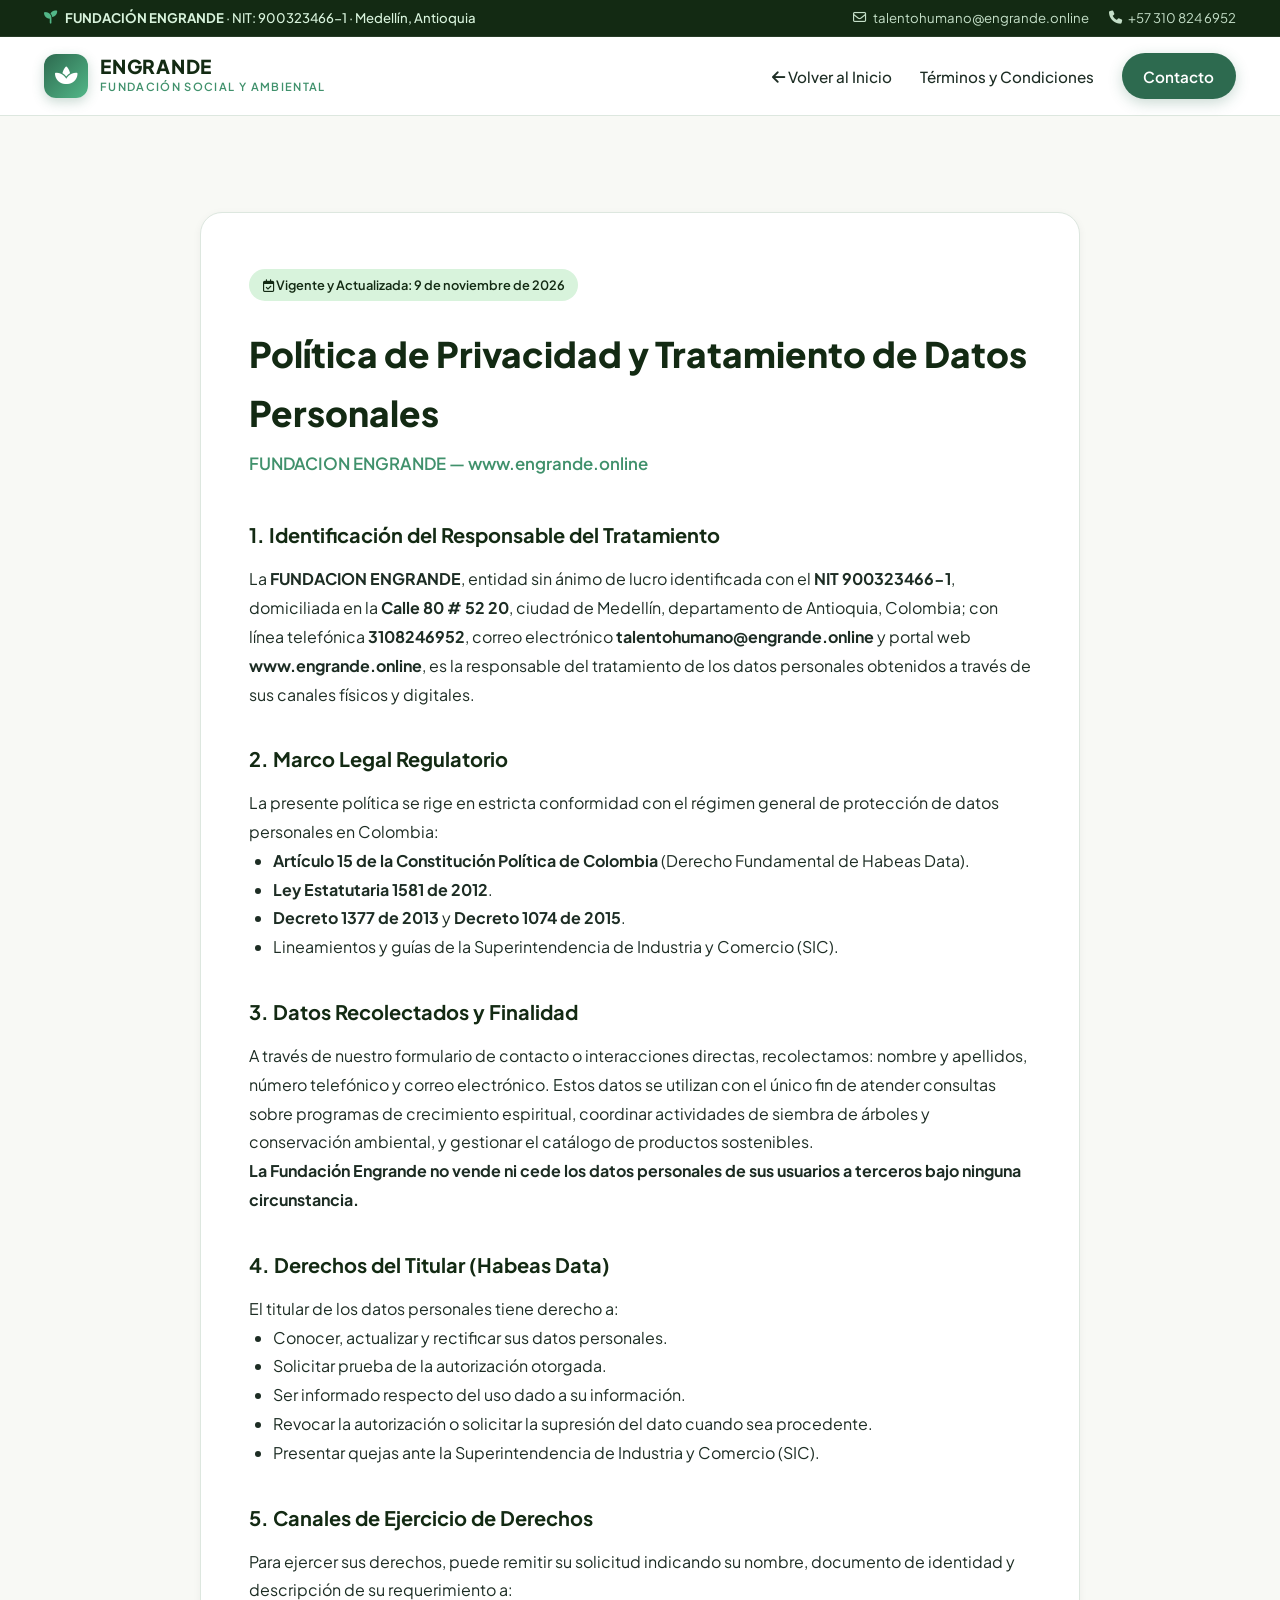
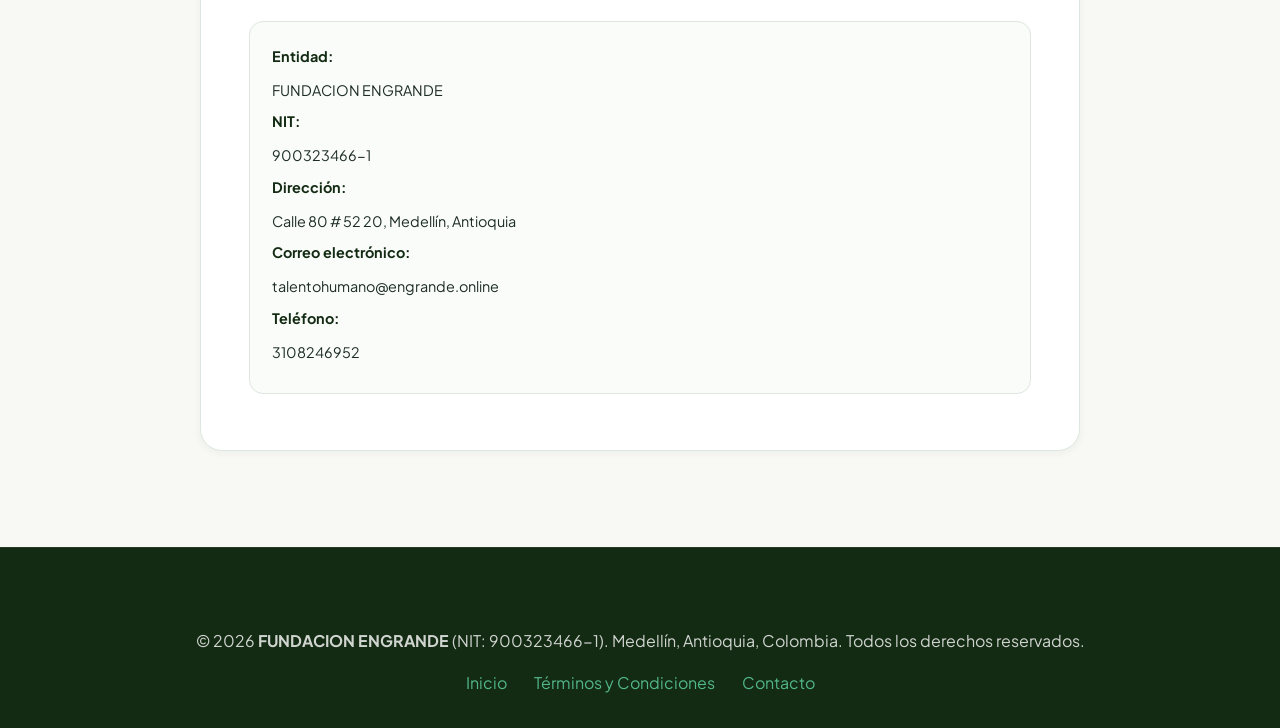
==== politica-de-privacidad.html @ 50e2a204 "Sitio web oficial Fundación Engrande" ====
<!DOCTYPE html>
<html lang="es">
<head>
    <meta charset="UTF-8">
    <meta name="viewport" content="width=device-width, initial-scale=1.0">
    <meta name="description" content="Política de Tratamiento y Protección de Datos Personales de FUNDACION ENGRANDE (NIT: 900323466-1). Medellín, Colombia.">
    <meta name="robots" content="index, follow">
    <title>Política de Privacidad y Tratamiento de Datos | Fundación Engrande</title>
    
    <!-- Google Fonts -->
    <link rel="preconnect" href="https://fonts.googleapis.com">
    <link rel="preconnect" href="https://fonts.gstatic.com" crossorigin>
    <link href="https://fonts.googleapis.com/css2?family=Lora:ital,wght@0,400;0,500;0,600;1,400&family=Plus+Jakarta+Sans:wght@300;400;500;600;700;800&display=swap" rel="stylesheet">
    <link rel="stylesheet" href="https://cdnjs.cloudflare.com/ajax/libs/font-awesome/6.4.0/css/all.min.css">
    <link rel="stylesheet" href="styles.css">
</head>
<body>

    <!-- TOP BAR -->
    <div class="top-bar">
        <div class="container top-bar-content">
            <div class="top-bar-badge">
                <i class="fa-solid fa-seedling"></i>
                <span><strong>FUNDACIÓN ENGRANDE</strong> · NIT: 900323466-1 · Medellín, Antioquia</span>
            </div>
            <div class="top-bar-links">
                <a href="mailto:talentohumano@engrande.online"><i class="fa-regular fa-envelope"></i> talentohumano@engrande.online</a>
                <a href="tel:3108246952"><i class="fa-solid fa-phone"></i> +57 310 824 6952</a>
            </div>
        </div>
    </div>

    <!-- NAVBAR -->
    <header class="navbar">
        <div class="container nav-container">
            <a href="index.html" class="brand-logo">
                <div class="logo-symbol"><i class="fa-solid fa-spa"></i></div>
                <div class="logo-info">
                    <span class="logo-title">ENGRANDE</span>
                    <span class="logo-subtitle">FUNDACIÓN SOCIAL Y AMBIENTAL</span>
                </div>
            </a>
            <nav class="nav-links active" style="position: static; display: flex; box-shadow: none; padding: 0; background: transparent; transform: none; opacity: 1; visibility: visible;">
                <a href="index.html" class="nav-link"><i class="fa-solid fa-arrow-left"></i> Volver al Inicio</a>
                <a href="terminos-y-condiciones.html" class="nav-link">Términos y Condiciones</a>
                <a href="index.html#contacto" class="nav-link nav-btn">Contacto</a>
            </nav>
        </div>
    </header>

    <!-- CONTENIDO LEGAL -->
    <main class="section">
        <div class="container" style="max-width: 880px; background: white; padding: 3.5rem 3rem; border-radius: var(--radius-lg); box-shadow: var(--shadow-sm); border: 1px solid var(--color-border);">
            <div class="modal-update" style="margin-bottom: 1.5rem;">
                <i class="fa-regular fa-calendar-check"></i> Vigente y Actualizada: 9 de noviembre de 2026
            </div>
            
            <h1 style="font-size: 2.2rem; font-weight: 800; color: var(--color-primary-dark); margin-bottom: 0.5rem;">
                Política de Privacidad y Tratamiento de Datos Personales
            </h1>
            <p style="color: var(--color-primary-light); font-weight: 600; margin-bottom: 2.5rem; font-size: 1.05rem;">
                FUNDACION ENGRANDE — www.engrande.online
            </p>

            <div style="color: var(--color-text-main); font-size: 1rem; line-height: 1.8;">
                <h3 style="font-size: 1.25rem; color: var(--color-primary-dark); margin: 2rem 0 0.75rem; font-weight: 700;">1. Identificación del Responsable del Tratamiento</h3>
                <p>
                    La <strong>FUNDACION ENGRANDE</strong>, entidad sin ánimo de lucro identificada con el <strong>NIT 900323466-1</strong>, domiciliada en la <strong>Calle 80 # 52 20</strong>, ciudad de Medellín, departamento de Antioquia, Colombia; con línea telefónica <strong>3108246952</strong>, correo electrónico <strong>talentohumano@engrande.online</strong> y portal web <strong>www.engrande.online</strong>, es la responsable del tratamiento de los datos personales obtenidos a través de sus canales físicos y digitales.
                </p>

                <h3 style="font-size: 1.25rem; color: var(--color-primary-dark); margin: 2rem 0 0.75rem; font-weight: 700;">2. Marco Legal Regulatorio</h3>
                <p>
                    La presente política se rige en estricta conformidad con el régimen general de protección de datos personales en Colombia:
                </p>
                <ul style="padding-left: 1.5rem; margin-bottom: 1.5rem;">
                    <li><strong>Artículo 15 de la Constitución Política de Colombia</strong> (Derecho Fundamental de Habeas Data).</li>
                    <li><strong>Ley Estatutaria 1581 de 2012</strong>.</li>
                    <li><strong>Decreto 1377 de 2013</strong> y <strong>Decreto 1074 de 2015</strong>.</li>
                    <li>Lineamientos y guías de la Superintendencia de Industria y Comercio (SIC).</li>
                </ul>

                <h3 style="font-size: 1.25rem; color: var(--color-primary-dark); margin: 2rem 0 0.75rem; font-weight: 700;">3. Datos Recolectados y Finalidad</h3>
                <p>
                    A través de nuestro formulario de contacto o interacciones directas, recolectamos: nombre y apellidos, número telefónico y correo electrónico. Estos datos se utilizan con el único fin de atender consultas sobre programas de crecimiento espiritual, coordinar actividades de siembra de árboles y conservación ambiental, y gestionar el catálogo de productos sostenibles.
                </p>
                <p>
                    <strong>La Fundación Engrande no vende ni cede los datos personales de sus usuarios a terceros bajo ninguna circunstancia.</strong>
                </p>

                <h3 style="font-size: 1.25rem; color: var(--color-primary-dark); margin: 2rem 0 0.75rem; font-weight: 700;" id="habeas-data">4. Derechos del Titular (Habeas Data)</h3>
                <p>El titular de los datos personales tiene derecho a:</p>
                <ul style="padding-left: 1.5rem; margin-bottom: 1.5rem;">
                    <li>Conocer, actualizar y rectificar sus datos personales.</li>
                    <li>Solicitar prueba de la autorización otorgada.</li>
                    <li>Ser informado respecto del uso dado a su información.</li>
                    <li>Revocar la autorización o solicitar la supresión del dato cuando sea procedente.</li>
                    <li>Presentar quejas ante la Superintendencia de Industria y Comercio (SIC).</li>
                </ul>

                <h3 style="font-size: 1.25rem; color: var(--color-primary-dark); margin: 2rem 0 0.75rem; font-weight: 700;">5. Canales de Ejercicio de Derechos</h3>
                <p>
                    Para ejercer sus derechos, puede remitir su solicitud indicando su nombre, documento de identidad y descripción de su requerimiento a:
                </p>
                <div class="modal-contact-box" style="margin-top: 1rem;">
                    <p><strong>Entidad:</strong> FUNDACION ENGRANDE</p>
                    <p><strong>NIT:</strong> 900323466-1</p>
                    <p><strong>Dirección:</strong> Calle 80 # 52 20, Medellín, Antioquia</p>
                    <p><strong>Correo electrónico:</strong> <a href="mailto:talentohumano@engrande.online">talentohumano@engrande.online</a></p>
                    <p><strong>Teléfono:</strong> 3108246952</p>
                </div>
            </div>
        </div>
    </main>

    <!-- FOOTER -->
    <footer class="footer">
        <div class="container text-center" style="text-align: center;">
            <p>&copy; 2026 <strong>FUNDACION ENGRANDE</strong> (NIT: 900323466-1). Medellín, Antioquia, Colombia. Todos los derechos reservados.</p>
            <div style="margin-top: 1rem;">
                <a href="index.html" style="color: var(--color-accent); margin: 0 0.75rem;">Inicio</a>
                <a href="terminos-y-condiciones.html" style="color: var(--color-accent); margin: 0 0.75rem;">Términos y Condiciones</a>
                <a href="index.html#contacto" style="color: var(--color-accent); margin: 0 0.75rem;">Contacto</a>
            </div>
        </div>
    </footer>

</body>
</html>
---- styles.css ----
/* ==========================================================================
   FUNDACIÓN ENGRANDE - ESTILOS PRINCIPALES
   Paleta: Verdes naturales (bosque, salvia, esmeralda, menta), tierra y blanco
   ========================================================================== */

:root {
    /* Paleta Cromática Verde & Orgánica */
    --color-primary-dark: #132A13;     /* Verde bosque profundo */
    --color-primary: #1F4E38;          /* Verde pino / bosque andino */
    --color-primary-medium: #2D6A4F;   /* Verde esmeralda natural */
    --color-primary-light: #40916C;    /* Salvia profundo */
    --color-accent: #52B788;           /* Menta orgánica viva */
    --color-accent-soft: #74C69D;      /* Verde tierno */
    --color-accent-pale: #D8F3DC;      /* Menta vaporosa de fondo */
    
    /* Acentos Terrosos y Cálidos */
    --color-earth-warm: #C9A227;       /* Mostaza dorado sutil */
    --color-sand: #EFE9D9;             /* Arena lino */
    --color-cream: #F8F9F5;            /* Fondo crema claro */
    --color-surface: #FFFFFF;          /* Blanco puro tarjetas */
    
    /* Neutros y Textos */
    --color-text-main: #1D2D24;        /* Carbón verdoso de alta legibilidad */
    --color-text-muted: #4A6356;       /* Verde grisáceo para textos secundarios */
    --color-text-light: #F4F8F5;       /* Blanco roto para fondos oscuros */
    --color-border: #DDE7DF;          /* Borde sutil */
    --color-border-focus: #52B788;
    
    /* Sombras & Elevaciones */
    --shadow-sm: 0 2px 8px rgba(19, 42, 19, 0.05);
    --shadow-md: 0 8px 24px rgba(19, 42, 19, 0.08);
    --shadow-lg: 0 16px 40px rgba(19, 42, 19, 0.12);
    --shadow-hover: 0 20px 48px rgba(19, 42, 19, 0.16);

    /* Tipografías */
    --font-heading: 'Plus Jakarta Sans', -apple-system, BlinkMacSystemFont, 'Segoe UI', Roboto, sans-serif;
    --font-serif: 'Lora', Georgia, serif;
    --font-body: 'Plus Jakarta Sans', -apple-system, BlinkMacSystemFont, 'Segoe UI', Roboto, sans-serif;
    
    /* Transiciones */
    --transition-fast: 0.2s cubic-bezier(0.4, 0, 0.2, 1);
    --transition-base: 0.35s cubic-bezier(0.4, 0, 0.2, 1);
    --transition-smooth: 0.5s cubic-bezier(0.16, 1, 0.3, 1);
    
    /* Radio de Bordes */
    --radius-sm: 8px;
    --radius-md: 14px;
    --radius-lg: 22px;
    --radius-pill: 9999px;
}

/* Reset y Bases */
*, *::before, *::after {
    margin: 0;
    padding: 0;
    box-sizing: border-box;
}

html {
    scroll-behavior: smooth;
    font-size: 16px;
    -webkit-text-size-adjust: 100%;
}

body {
    font-family: var(--font-body);
    color: var(--color-text-main);
    background-color: var(--color-cream);
    line-height: 1.65;
    overflow-x: hidden;
    position: relative;
}

img {
    max-width: 100%;
    height: auto;
    display: block;
}

a {
    color: inherit;
    text-decoration: none;
    transition: color var(--transition-fast);
}

button, input, textarea, select {
    font-family: inherit;
    font-size: inherit;
}

.container {
    width: 100%;
    max-width: 1240px;
    margin: 0 auto;
    padding: 0 1.5rem;
}

/* Top Bar Legal & Contacto */
.top-bar {
    background-color: var(--color-primary-dark);
    color: var(--color-accent-pale);
    font-size: 0.825rem;
    padding: 0.45rem 0;
    border-bottom: 1px solid rgba(255, 255, 255, 0.08);
}

.top-bar-content {
    display: flex;
    justify-content: space-between;
    align-items: center;
    flex-wrap: wrap;
    gap: 0.75rem;
}

.top-bar-badge {
    display: flex;
    align-items: center;
    gap: 0.5rem;
    font-weight: 500;
}

.top-bar-badge i {
    color: var(--color-accent);
}

.top-bar-links {
    display: flex;
    align-items: center;
    gap: 1.25rem;
}

.top-bar-links a {
    display: inline-flex;
    align-items: center;
    gap: 0.4rem;
    opacity: 0.9;
}

.top-bar-links a:hover {
    opacity: 1;
    color: var(--color-accent);
}

/* Navbar */
.navbar {
    position: sticky;
    top: 0;
    z-index: 1000;
    background-color: rgba(255, 255, 255, 0.96);
    backdrop-filter: blur(12px);
    border-bottom: 1px solid var(--color-border);
    transition: all var(--transition-base);
}

.navbar.scrolled {
    box-shadow: var(--shadow-md);
    background-color: rgba(255, 255, 255, 0.98);
}

.nav-container {
    display: flex;
    align-items: center;
    justify-content: space-between;
    height: 78px;
}

.brand-logo {
    display: flex;
    align-items: center;
    gap: 0.75rem;
    font-weight: 700;
    font-size: 1.35rem;
    letter-spacing: -0.01em;
    color: var(--color-primary-dark);
}

.logo-symbol {
    width: 44px;
    height: 44px;
    border-radius: 12px;
    background: linear-gradient(135deg, var(--color-primary-medium), var(--color-accent));
    display: flex;
    align-items: center;
    justify-content: center;
    color: white;
    font-size: 1.25rem;
    box-shadow: 0 4px 12px rgba(45, 106, 79, 0.25);
}

.logo-info {
    display: flex;
    flex-direction: column;
}

.logo-title {
    font-weight: 800;
    line-height: 1.1;
    letter-spacing: 0.04em;
    font-size: 1.2rem;
    color: var(--color-primary-dark);
}

.logo-subtitle {
    font-size: 0.7rem;
    font-weight: 600;
    letter-spacing: 0.12em;
    text-transform: uppercase;
    color: var(--color-primary-light);
}

.nav-links {
    display: flex;
    align-items: center;
    gap: 1.75rem;
}

.nav-link {
    font-size: 0.95rem;
    font-weight: 500;
    color: var(--color-text-main);
    position: relative;
    padding: 0.35rem 0;
}

.nav-link::after {
    content: '';
    position: absolute;
    bottom: 0;
    left: 0;
    width: 0;
    height: 2px;
    background-color: var(--color-primary-medium);
    transition: width var(--transition-fast);
    border-radius: 2px;
}

.nav-link:hover {
    color: var(--color-primary-medium);
}

.nav-link:hover::after,
.nav-link.active::after {
    width: 100%;
}

.nav-link.active {
    color: var(--color-primary-medium);
    font-weight: 600;
}

.nav-btn {
    background-color: var(--color-primary-medium);
    color: white !important;
    padding: 0.65rem 1.35rem;
    border-radius: var(--radius-pill);
    font-weight: 600;
    box-shadow: 0 4px 14px rgba(45, 106, 79, 0.25);
    transition: all var(--transition-fast);
}

.nav-btn::after {
    display: none;
}

.nav-btn:hover {
    background-color: var(--color-primary-dark);
    transform: translateY(-2px);
    box-shadow: 0 6px 18px rgba(19, 42, 19, 0.3);
}

.hamburger {
    display: none;
    flex-direction: column;
    justify-content: space-between;
    width: 28px;
    height: 20px;
    background: transparent;
    border: none;
    cursor: pointer;
    padding: 0;
}

.hamburger span {
    display: block;
    width: 100%;
    height: 3px;
    background-color: var(--color-primary-dark);
    border-radius: 3px;
    transition: all var(--transition-base);
}

.hamburger.active span:nth-child(1) {
    transform: translateY(8.5px) rotate(45deg);
}

.hamburger.active span:nth-child(2) {
    opacity: 0;
}

.hamburger.active span:nth-child(3) {
    transform: translateY(-8.5px) rotate(-45deg);
}

/* Hero Section */
.hero {
    position: relative;
    min-height: 88vh;
    display: flex;
    align-items: center;
    color: white;
    padding: 6rem 0 7rem;
    overflow: hidden;
}

.hero-bg-container {
    position: absolute;
    inset: 0;
    z-index: 1;
}

.hero-bg-img {
    width: 100%;
    height: 100%;
    object-fit: cover;
    object-position: center 35%;
    transform: scale(1.02);
    filter: brightness(0.92);
}

.hero-overlay {
    position: absolute;
    inset: 0;
    background: linear-gradient(
        135deg,
        rgba(19, 42, 19, 0.88) 0%,
        rgba(31, 78, 56, 0.78) 55%,
        rgba(45, 106, 79, 0.6) 100%
    );
    z-index: 2;
}

.hero-content {
    position: relative;
    z-index: 3;
    max-width: 820px;
}

.hero-tag {
    display: inline-flex;
    align-items: center;
    gap: 0.5rem;
    background-color: rgba(216, 243, 220, 0.18);
    backdrop-filter: blur(8px);
    border: 1px solid rgba(216, 243, 220, 0.35);
    color: var(--color-accent-pale);
    padding: 0.4rem 1.1rem;
    border-radius: var(--radius-pill);
    font-size: 0.875rem;
    font-weight: 600;
    margin-bottom: 1.5rem;
    letter-spacing: 0.02em;
}

.hero-title {
    font-family: var(--font-heading);
    font-size: clamp(2.35rem, 5vw, 3.85rem);
    font-weight: 800;
    line-height: 1.15;
    margin-bottom: 1.5rem;
    letter-spacing: -0.02em;
}

.hero-accent-text {
    color: var(--color-accent-soft);
    font-style: italic;
    font-family: var(--font-serif);
    font-weight: 400;
}

.hero-description {
    font-size: clamp(1.05rem, 2vw, 1.25rem);
    line-height: 1.7;
    margin-bottom: 2.5rem;
    color: rgba(244, 248, 245, 0.92);
    max-width: 720px;
}

.hero-cta-group {
    display: flex;
    flex-wrap: wrap;
    gap: 1rem;
    margin-bottom: 3.5rem;
}

.btn {
    display: inline-flex;
    align-items: center;
    justify-content: center;
    gap: 0.6rem;
    padding: 0.95rem 2rem;
    border-radius: var(--radius-pill);
    font-weight: 600;
    font-size: 1rem;
    cursor: pointer;
    transition: all var(--transition-fast);
    border: 2px solid transparent;
}

.btn-primary {
    background-color: var(--color-accent);
    color: var(--color-primary-dark);
    box-shadow: 0 8px 24px rgba(82, 183, 136, 0.35);
}

.btn-primary:hover {
    background-color: #63cf9f;
    transform: translateY(-3px);
    box-shadow: 0 12px 30px rgba(82, 183, 136, 0.45);
}

.btn-secondary {
    background-color: transparent;
    color: white;
    border-color: rgba(255, 255, 255, 0.5);
    backdrop-filter: blur(6px);
}

.btn-secondary:hover {
    background-color: rgba(255, 255, 255, 0.15);
    border-color: white;
    transform: translateY(-3px);
}

.hero-stats-strip {
    display: grid;
    grid-template-columns: repeat(auto-fit, minmax(170px, 1fr));
    gap: 1.5rem;
    padding-top: 2rem;
    border-top: 1px solid rgba(255, 255, 255, 0.18);
}

.hero-stat-item h3 {
    font-size: 1.85rem;
    font-weight: 800;
    color: var(--color-accent-soft);
    margin-bottom: 0.15rem;
}

.hero-stat-item p {
    font-size: 0.85rem;
    color: rgba(244, 248, 245, 0.85);
    line-height: 1.4;
}

/* Secciones Generales */
.section {
    padding: 6rem 0;
    position: relative;
}

.section-alt {
    background-color: #FFFFFF;
}

.section-nature {
    background: linear-gradient(180deg, var(--color-cream) 0%, var(--color-accent-pale) 100%);
}

.section-header {
    margin-bottom: 3.5rem;
}

.section-header.text-center {
    text-align: center;
    max-width: 760px;
    margin-left: auto;
    margin-right: auto;
}

.eyebrow {
    display: inline-block;
    color: var(--color-primary-light);
    font-size: 0.85rem;
    font-weight: 700;
    text-transform: uppercase;
    letter-spacing: 0.12em;
    margin-bottom: 0.75rem;
}

.section-title {
    font-family: var(--font-heading);
    font-size: clamp(2rem, 3.5vw, 2.75rem);
    font-weight: 800;
    color: var(--color-primary-dark);
    line-height: 1.2;
    margin-bottom: 1rem;
    letter-spacing: -0.02em;
}

.section-subtitle {
    font-size: 1.1rem;
    color: var(--color-text-muted);
    line-height: 1.7;
}

/* Pilares / Tres Dimensiones */
.pillars-grid {
    display: grid;
    grid-template-columns: repeat(3, 1fr);
    gap: 2rem;
}

.pillar-card {
    background-color: var(--color-surface);
    border-radius: var(--radius-lg);
    padding: 2.75rem 2.25rem;
    box-shadow: var(--shadow-sm);
    border: 1px solid var(--color-border);
    transition: all var(--transition-base);
    display: flex;
    flex-direction: column;
    position: relative;
    overflow: hidden;
}

.pillar-card::before {
    content: '';
    position: absolute;
    top: 0;
    left: 0;
    right: 0;
    height: 4px;
    background: linear-gradient(90deg, var(--color-primary-medium), var(--color-accent));
    opacity: 0;
    transition: opacity var(--transition-fast);
}

.pillar-card:hover {
    transform: translateY(-8px);
    box-shadow: var(--shadow-hover);
    border-color: var(--color-accent-soft);
}

.pillar-card:hover::before {
    opacity: 1;
}

.pillar-icon-box {
    width: 64px;
    height: 64px;
    border-radius: 16px;
    background-color: var(--color-accent-pale);
    color: var(--color-primary-medium);
    display: flex;
    align-items: center;
    justify-content: center;
    font-size: 1.75rem;
    margin-bottom: 1.75rem;
    transition: all var(--transition-fast);
}

.pillar-card:hover .pillar-icon-box {
    background-color: var(--color-primary-medium);
    color: white;
    transform: scale(1.05);
}

.pillar-card h3 {
    font-size: 1.35rem;
    font-weight: 700;
    color: var(--color-primary-dark);
    margin-bottom: 1rem;
}

.pillar-card p {
    color: var(--color-text-muted);
    font-size: 0.975rem;
    line-height: 1.7;
    margin-bottom: 1.5rem;
    flex-grow: 1;
}

.pillar-list {
    list-style: none;
    padding-top: 1rem;
    border-top: 1px dashed var(--color-border);
    display: flex;
    flex-direction: column;
    gap: 0.65rem;
}

.pillar-list li {
    font-size: 0.885rem;
    color: var(--color-text-main);
    display: flex;
    align-items: center;
    gap: 0.6rem;
}

.pillar-list li i {
    color: var(--color-accent);
    font-size: 0.85rem;
}

/* Sección Destacada con Imagen y Contenido */
.split-feature {
    display: grid;
    grid-template-columns: 1fr 1fr;
    gap: 4.5rem;
    align-items: center;
}

.split-feature.reverse {
    direction: rtl;
}

.split-feature.reverse > * {
    direction: ltr;
}

.feature-media {
    position: relative;
    border-radius: var(--radius-lg);
    overflow: hidden;
    box-shadow: var(--shadow-lg);
}

.feature-img {
    width: 100%;
    height: 480px;
    object-fit: cover;
    transition: transform var(--transition-smooth);
}

.feature-media:hover .feature-img {
    transform: scale(1.04);
}

.feature-floating-badge {
    position: absolute;
    bottom: 1.5rem;
    left: 1.5rem;
    background: rgba(255, 255, 255, 0.95);
    backdrop-filter: blur(10px);
    padding: 1rem 1.4rem;
    border-radius: var(--radius-md);
    box-shadow: var(--shadow-md);
    display: flex;
    align-items: center;
    gap: 1rem;
    border-left: 4px solid var(--color-accent);
}

.feature-floating-badge i {
    font-size: 1.6rem;
    color: var(--color-primary-medium);
}

.feature-floating-badge strong {
    display: block;
    font-size: 0.95rem;
    color: var(--color-primary-dark);
}

.feature-floating-badge span {
    font-size: 0.8rem;
    color: var(--color-text-muted);
}

.feature-content h2 {
    font-family: var(--font-heading);
    font-size: clamp(1.85rem, 3vw, 2.45rem);
    font-weight: 800;
    color: var(--color-primary-dark);
    line-height: 1.25;
    margin-bottom: 1.25rem;
}

.feature-lead {
    font-size: 1.1rem;
    color: var(--color-primary-light);
    font-weight: 500;
    margin-bottom: 1.25rem;
    line-height: 1.7;
}

.feature-text {
    color: var(--color-text-muted);
    margin-bottom: 2rem;
    line-height: 1.75;
}

.feature-points {
    display: grid;
    grid-template-columns: 1fr 1fr;
    gap: 1.25rem;
    margin-bottom: 2.25rem;
}

.point-item {
    display: flex;
    align-items: flex-start;
    gap: 0.75rem;
}

.point-icon {
    width: 34px;
    height: 34px;
    border-radius: 50%;
    background-color: var(--color-accent-pale);
    color: var(--color-primary-medium);
    display: flex;
    align-items: center;
    justify-content: center;
    font-size: 0.9rem;
    flex-shrink: 0;
    margin-top: 0.15rem;
}

.point-item div strong {
    display: block;
    font-size: 0.95rem;
    color: var(--color-primary-dark);
    margin-bottom: 0.2rem;
}

.point-item div p {
    font-size: 0.85rem;
    color: var(--color-text-muted);
    line-height: 1.45;
}

/* Catálogo de Productos Ecológicos */
.products-grid {
    display: grid;
    grid-template-columns: repeat(auto-fill, minmax(280px, 1fr));
    gap: 2rem;
}

.product-card {
    background-color: var(--color-surface);
    border-radius: var(--radius-lg);
    border: 1px solid var(--color-border);
    overflow: hidden;
    box-shadow: var(--shadow-sm);
    transition: all var(--transition-base);
    display: flex;
    flex-direction: column;
}

.product-card:hover {
    transform: translateY(-6px);
    box-shadow: var(--shadow-hover);
    border-color: var(--color-accent);
}

.product-header-badge {
    position: relative;
    height: 190px;
    background: linear-gradient(135deg, #e8f5e9, #c8e6c9);
    display: flex;
    align-items: center;
    justify-content: center;
    overflow: hidden;
}

.product-header-badge.bg-oil {
    background: linear-gradient(135deg, #d8f3dc, #b7e4c7);
}

.product-header-badge.bg-candle {
    background: linear-gradient(135deg, #fefae0, #e9edc9);
}

.product-header-badge.bg-soap {
    background: linear-gradient(135deg, #e8f5e9, #d8f3dc);
}

.product-header-badge.bg-tea {
    background: linear-gradient(135deg, #e9edc9, #ccd5ae);
}

.product-icon-display {
    font-size: 4rem;
    color: var(--color-primary-medium);
    transition: transform var(--transition-smooth);
}

.product-card:hover .product-icon-display {
    transform: scale(1.15) rotate(5deg);
}

.product-tag {
    position: absolute;
    top: 1rem;
    left: 1rem;
    background-color: var(--color-primary-dark);
    color: white;
    font-size: 0.72rem;
    font-weight: 700;
    padding: 0.25rem 0.75rem;
    border-radius: var(--radius-pill);
    text-transform: uppercase;
    letter-spacing: 0.05em;
}

.product-body {
    padding: 1.75rem;
    display: flex;
    flex-direction: column;
    flex-grow: 1;
}

.product-category {
    font-size: 0.78rem;
    font-weight: 700;
    color: var(--color-primary-light);
    text-transform: uppercase;
    letter-spacing: 0.08em;
    margin-bottom: 0.4rem;
}

.product-title {
    font-size: 1.2rem;
    font-weight: 700;
    color: var(--color-primary-dark);
    margin-bottom: 0.65rem;
    line-height: 1.35;
}

.product-desc {
    font-size: 0.9rem;
    color: var(--color-text-muted);
    margin-bottom: 1.25rem;
    line-height: 1.6;
    flex-grow: 1;
}

.product-specs {
    list-style: none;
    margin-bottom: 1.5rem;
    display: flex;
    flex-wrap: wrap;
    gap: 0.4rem;
}

.product-specs li {
    font-size: 0.75rem;
    background-color: var(--color-cream);
    color: var(--color-text-main);
    padding: 0.25rem 0.65rem;
    border-radius: var(--radius-pill);
    border: 1px solid var(--color-border);
}

.product-footer {
    display: flex;
    align-items: center;
    justify-content: space-between;
    padding-top: 1.15rem;
    border-top: 1px solid var(--color-border);
}

.product-eco-label {
    display: inline-flex;
    align-items: center;
    gap: 0.35rem;
    font-size: 0.8rem;
    font-weight: 600;
    color: var(--color-primary-medium);
}

.product-btn {
    background-color: var(--color-accent-pale);
    color: var(--color-primary-dark);
    padding: 0.45rem 1rem;
    border-radius: var(--radius-pill);
    font-size: 0.85rem;
    font-weight: 600;
    transition: all var(--transition-fast);
}

.product-btn:hover {
    background-color: var(--color-primary-medium);
    color: white;
}

/* Banner Institucional & Legalidad */
.legal-transparency-card {
    background: linear-gradient(135deg, var(--color-primary-dark) 0%, var(--color-primary) 100%);
    color: white;
    border-radius: var(--radius-lg);
    padding: 3.5rem;
    position: relative;
    overflow: hidden;
    box-shadow: var(--shadow-lg);
}

.legal-transparency-card::after {
    content: '';
    position: absolute;
    right: -10%;
    bottom: -30%;
    width: 400px;
    height: 400px;
    border-radius: 50%;
    background: radial-gradient(circle, rgba(82, 183, 136, 0.18) 0%, transparent 70%);
    pointer-events: none;
}

.legal-header {
    display: flex;
    justify-content: space-between;
    align-items: flex-start;
    flex-wrap: wrap;
    gap: 1.5rem;
    margin-bottom: 2.5rem;
    border-bottom: 1px solid rgba(255, 255, 255, 0.15);
    padding-bottom: 1.5rem;
}

.legal-title h3 {
    font-size: 1.85rem;
    font-weight: 800;
    color: white;
    margin-bottom: 0.4rem;
}

.legal-title p {
    color: var(--color-accent-pale);
    font-size: 0.95rem;
}

.legal-badge-pill {
    background: rgba(255, 255, 255, 0.12);
    border: 1px solid rgba(255, 255, 255, 0.25);
    padding: 0.5rem 1.2rem;
    border-radius: var(--radius-pill);
    font-size: 0.85rem;
    font-weight: 600;
    color: var(--color-accent-soft);
    display: inline-flex;
    align-items: center;
    gap: 0.5rem;
}

.legal-grid {
    display: grid;
    grid-template-columns: repeat(auto-fit, minmax(240px, 1fr));
    gap: 2rem;
}

.legal-item {
    background: rgba(255, 255, 255, 0.06);
    border: 1px solid rgba(255, 255, 255, 0.1);
    padding: 1.4rem;
    border-radius: var(--radius-md);
    transition: background var(--transition-fast);
}

.legal-item:hover {
    background: rgba(255, 255, 255, 0.1);
}

.legal-item-label {
    display: block;
    font-size: 0.75rem;
    text-transform: uppercase;
    letter-spacing: 0.1em;
    color: var(--color-accent-soft);
    margin-bottom: 0.4rem;
    font-weight: 600;
}

.legal-item-value {
    font-size: 1.05rem;
    font-weight: 600;
    color: white;
    word-break: break-word;
}

.legal-item-sub {
    font-size: 0.8rem;
    color: rgba(255, 255, 255, 0.7);
    margin-top: 0.25rem;
}

/* Sección de Contacto */
.contact-section-grid {
    display: grid;
    grid-template-columns: 1fr 1.25fr;
    gap: 3.5rem;
}

.contact-info-panel {
    background-color: var(--color-surface);
    border-radius: var(--radius-lg);
    padding: 3rem 2.5rem;
    border: 1px solid var(--color-border);
    box-shadow: var(--shadow-sm);
}

.contact-info-panel h3 {
    font-size: 1.6rem;
    font-weight: 800;
    color: var(--color-primary-dark);
    margin-bottom: 0.75rem;
}

.contact-info-panel p.lead {
    color: var(--color-text-muted);
    font-size: 0.95rem;
    line-height: 1.6;
    margin-bottom: 2rem;
}

.contact-items-list {
    display: flex;
    flex-direction: column;
    gap: 1.5rem;
    margin-bottom: 2.5rem;
}

.contact-detail-card {
    display: flex;
    align-items: flex-start;
    gap: 1rem;
}

.contact-icon-circle {
    width: 48px;
    height: 48px;
    border-radius: 14px;
    background-color: var(--color-accent-pale);
    color: var(--color-primary-medium);
    display: flex;
    align-items: center;
    justify-content: center;
    font-size: 1.25rem;
    flex-shrink: 0;
}

.contact-detail-card strong {
    display: block;
    font-size: 0.85rem;
    text-transform: uppercase;
    letter-spacing: 0.05em;
    color: var(--color-primary-light);
    margin-bottom: 0.2rem;
}

.contact-detail-card a,
.contact-detail-card span {
    color: var(--color-text-main);
    font-weight: 600;
    font-size: 1.05rem;
}

.contact-detail-card a:hover {
    color: var(--color-primary-medium);
}

.contact-hours-box {
    background-color: var(--color-cream);
    border-radius: var(--radius-md);
    padding: 1.25rem;
    border: 1px dashed var(--color-border);
}

.contact-hours-box h4 {
    font-size: 0.9rem;
    font-weight: 700;
    color: var(--color-primary-dark);
    margin-bottom: 0.5rem;
    display: flex;
    align-items: center;
    gap: 0.5rem;
}

.contact-hours-box p {
    font-size: 0.85rem;
    color: var(--color-text-muted);
    line-height: 1.5;
}

/* Formulario de Contacto */
.contact-form-panel {
    background-color: var(--color-surface);
    border-radius: var(--radius-lg);
    padding: 3rem;
    border: 1px solid var(--color-border);
    box-shadow: var(--shadow-md);
}

.contact-form-panel h3 {
    font-size: 1.6rem;
    font-weight: 800;
    color: var(--color-primary-dark);
    margin-bottom: 0.5rem;
}

.contact-form-panel p {
    color: var(--color-text-muted);
    font-size: 0.95rem;
    margin-bottom: 2rem;
}

.form-group {
    margin-bottom: 1.35rem;
}

.form-row {
    display: grid;
    grid-template-columns: 1fr 1fr;
    gap: 1.25rem;
}

.form-label {
    display: block;
    font-size: 0.88rem;
    font-weight: 600;
    color: var(--color-text-main);
    margin-bottom: 0.45rem;
}

.form-control {
    width: 100%;
    padding: 0.85rem 1.15rem;
    border: 1.5px solid var(--color-border);
    border-radius: var(--radius-md);
    background-color: #FAFCFA;
    color: var(--color-text-main);
    font-size: 0.95rem;
    transition: all var(--transition-fast);
}

.form-control:focus {
    outline: none;
    border-color: var(--color-primary-medium);
    background-color: white;
    box-shadow: 0 0 0 4px rgba(45, 106, 79, 0.12);
}

textarea.form-control {
    resize: vertical;
    min-height: 130px;
}

.form-check {
    display: flex;
    align-items: flex-start;
    gap: 0.65rem;
    margin: 1.5rem 0;
}

.form-check input[type="checkbox"] {
    margin-top: 0.25rem;
    accent-color: var(--color-primary-medium);
    width: 17px;
    height: 17px;
    cursor: pointer;
}

.form-check label {
    font-size: 0.85rem;
    color: var(--color-text-muted);
    line-height: 1.5;
    cursor: pointer;
}

.form-check a {
    color: var(--color-primary-medium);
    text-decoration: underline;
    font-weight: 600;
}

.btn-submit {
    width: 100%;
    background-color: var(--color-primary-medium);
    color: white;
    padding: 1rem 2rem;
    border-radius: var(--radius-pill);
    font-weight: 700;
    font-size: 1.05rem;
    border: none;
    cursor: pointer;
    display: inline-flex;
    align-items: center;
    justify-content: center;
    gap: 0.75rem;
    box-shadow: 0 8px 20px rgba(45, 106, 79, 0.25);
    transition: all var(--transition-fast);
}

.btn-submit:hover {
    background-color: var(--color-primary-dark);
    transform: translateY(-2px);
    box-shadow: 0 10px 25px rgba(19, 42, 19, 0.35);
}

.form-feedback {
    display: none;
    margin-top: 1.25rem;
    padding: 1rem 1.25rem;
    border-radius: var(--radius-md);
    font-size: 0.9rem;
    font-weight: 500;
}

.form-feedback.success {
    display: flex;
    align-items: center;
    gap: 0.75rem;
    background-color: #E8F5E9;
    color: #1B5E20;
    border: 1px solid #A5D6A7;
}

/* Preguntas Frecuentes FAQ */
.faq-accordion {
    max-width: 860px;
    margin: 0 auto;
    display: flex;
    flex-direction: column;
    gap: 1rem;
}

.faq-item {
    background-color: var(--color-surface);
    border-radius: var(--radius-md);
    border: 1px solid var(--color-border);
    overflow: hidden;
    transition: all var(--transition-fast);
}

.faq-question {
    width: 100%;
    padding: 1.35rem 1.75rem;
    display: flex;
    align-items: center;
    justify-content: space-between;
    background: transparent;
    border: none;
    cursor: pointer;
    font-size: 1.05rem;
    font-weight: 700;
    color: var(--color-primary-dark);
    text-align: left;
    gap: 1rem;
}

.faq-question i {
    color: var(--color-primary-light);
    transition: transform var(--transition-base);
    font-size: 0.95rem;
}

.faq-item.active .faq-question i {
    transform: rotate(180deg);
    color: var(--color-primary-dark);
}

.faq-answer {
    max-height: 0;
    overflow: hidden;
    transition: max-height 0.4s ease-out;
    padding: 0 1.75rem;
    color: var(--color-text-muted);
    font-size: 0.95rem;
    line-height: 1.7;
}

.faq-item.active .faq-answer {
    padding-bottom: 1.5rem;
}

/* Footer */
.footer {
    background-color: var(--color-primary-dark);
    color: rgba(255, 255, 255, 0.8);
    padding: 5rem 0 2rem;
    border-top: 1px solid rgba(255, 255, 255, 0.08);
}

.footer-main-grid {
    display: grid;
    grid-template-columns: 2fr 1fr 1fr 1.5fr;
    gap: 3.5rem;
    margin-bottom: 4rem;
}

.footer-brand .brand-logo {
    color: white;
    margin-bottom: 1.25rem;
}

.footer-brand .logo-title {
    color: white;
}

.footer-brand p {
    font-size: 0.925rem;
    line-height: 1.7;
    margin-bottom: 1.5rem;
    color: rgba(255, 255, 255, 0.72);
}

.footer-legal-badge {
    display: inline-block;
    padding: 0.4rem 0.85rem;
    background: rgba(255, 255, 255, 0.08);
    border-radius: var(--radius-sm);
    font-size: 0.8rem;
    color: var(--color-accent-soft);
    font-weight: 600;
}

.footer-col h4 {
    font-size: 1.05rem;
    font-weight: 700;
    color: white;
    margin-bottom: 1.35rem;
    position: relative;
    padding-bottom: 0.5rem;
}

.footer-col h4::after {
    content: '';
    position: absolute;
    bottom: 0;
    left: 0;
    width: 30px;
    height: 2px;
    background-color: var(--color-accent);
}

.footer-links {
    list-style: none;
    display: flex;
    flex-direction: column;
    gap: 0.75rem;
}

.footer-links a {
    color: rgba(255, 255, 255, 0.75);
    font-size: 0.92rem;
    display: inline-flex;
    align-items: center;
    gap: 0.4rem;
}

.footer-links a:hover {
    color: var(--color-accent);
    transform: translateX(4px);
}

.footer-contact-list {
    list-style: none;
    display: flex;
    flex-direction: column;
    gap: 0.95rem;
}

.footer-contact-list li {
    font-size: 0.9rem;
    display: flex;
    align-items: flex-start;
    gap: 0.75rem;
    color: rgba(255, 255, 255, 0.75);
}

.footer-contact-list i {
    color: var(--color-accent);
    margin-top: 0.25rem;
    flex-shrink: 0;
}

.footer-bottom {
    padding-top: 2rem;
    border-top: 1px solid rgba(255, 255, 255, 0.12);
    display: flex;
    justify-content: space-between;
    align-items: center;
    flex-wrap: wrap;
    gap: 1.25rem;
    font-size: 0.85rem;
    color: rgba(255, 255, 255, 0.6);
}

.footer-bottom-links {
    display: flex;
    gap: 1.5rem;
    flex-wrap: wrap;
}

.footer-bottom-links a {
    color: rgba(255, 255, 255, 0.75);
}

.footer-bottom-links a:hover {
    color: var(--color-accent);
    text-decoration: underline;
}

/* Banner de Cookies & Políticas */
.cookie-banner {
    position: fixed;
    bottom: 1.5rem;
    left: 1.5rem;
    right: 1.5rem;
    max-width: 680px;
    margin: 0 auto;
    background-color: var(--color-surface);
    border-radius: var(--radius-md);
    padding: 1.25rem 1.5rem;
    box-shadow: var(--shadow-lg);
    border: 1px solid var(--color-border);
    z-index: 2000;
    display: flex;
    align-items: center;
    justify-content: space-between;
    gap: 1.5rem;
    transform: translateY(120%);
    transition: transform var(--transition-smooth);
}

.cookie-banner.visible {
    transform: translateY(0);
}

.cookie-content {
    display: flex;
    align-items: flex-start;
    gap: 0.9rem;
}

.cookie-icon {
    font-size: 1.5rem;
    color: var(--color-primary-medium);
    margin-top: 0.15rem;
    flex-shrink: 0;
}

.cookie-content p {
    font-size: 0.85rem;
    color: var(--color-text-main);
    line-height: 1.5;
}

.cookie-content a {
    color: var(--color-primary-medium);
    font-weight: 600;
    text-decoration: underline;
}

.cookie-actions {
    display: flex;
    gap: 0.5rem;
    flex-shrink: 0;
}

.btn-cookie-accept {
    background-color: var(--color-primary-medium);
    color: white;
    border: none;
    padding: 0.55rem 1.15rem;
    border-radius: var(--radius-pill);
    font-size: 0.85rem;
    font-weight: 600;
    cursor: pointer;
    transition: background var(--transition-fast);
}

.btn-cookie-accept:hover {
    background-color: var(--color-primary-dark);
}

.btn-cookie-outline {
    background: transparent;
    color: var(--color-text-main);
    border: 1px solid var(--color-border);
    padding: 0.55rem 1rem;
    border-radius: var(--radius-pill);
    font-size: 0.85rem;
    cursor: pointer;
    transition: all var(--transition-fast);
}

.btn-cookie-outline:hover {
    background-color: var(--color-cream);
}

/* Modales Legales (Privacidad y Términos) */
.modal {
    display: none;
    position: fixed;
    inset: 0;
    z-index: 3000;
    overflow-y: auto;
    padding: 2rem 1rem;
}

.modal.active {
    display: flex;
    align-items: center;
    justify-content: center;
}

.modal-backdrop {
    position: fixed;
    inset: 0;
    background-color: rgba(19, 42, 19, 0.75);
    backdrop-filter: blur(6px);
    z-index: 1;
}

.modal-box {
    position: relative;
    z-index: 2;
    background-color: var(--color-surface);
    border-radius: var(--radius-lg);
    width: 100%;
    max-width: 860px;
    max-height: 88vh;
    display: flex;
    flex-direction: column;
    box-shadow: var(--shadow-hover);
    overflow: hidden;
    animation: modalSlideUp 0.35s cubic-bezier(0.16, 1, 0.3, 1);
}

@keyframes modalSlideUp {
    from {
        opacity: 0;
        transform: translateY(25px) scale(0.97);
    }
    to {
        opacity: 1;
        transform: translateY(0) scale(1);
    }
}

.modal-head {
    padding: 1.5rem 2rem;
    background-color: var(--color-cream);
    border-bottom: 1px solid var(--color-border);
    display: flex;
    align-items: center;
    justify-content: space-between;
}

.modal-head-inner {
    display: flex;
    align-items: center;
    gap: 1rem;
}

.modal-head-icon {
    font-size: 1.75rem;
    color: var(--color-primary-medium);
}

.modal-head h2 {
    font-size: 1.35rem;
    font-weight: 800;
    color: var(--color-primary-dark);
}

.modal-head-sub {
    font-size: 0.8rem;
    color: var(--color-text-muted);
}

.modal-close-btn {
    background: transparent;
    border: none;
    font-size: 2rem;
    line-height: 1;
    color: var(--color-text-muted);
    cursor: pointer;
    padding: 0 0.5rem;
    transition: color var(--transition-fast);
}

.modal-close-btn:hover {
    color: var(--color-primary-dark);
}

.modal-body {
    padding: 2.25rem;
    overflow-y: auto;
    font-size: 0.95rem;
    color: var(--color-text-main);
    line-height: 1.75;
}

.modal-body h3 {
    font-size: 1.15rem;
    color: var(--color-primary-dark);
    margin: 1.75rem 0 0.65rem;
    font-weight: 700;
}

.modal-body h3:first-of-type {
    margin-top: 0.5rem;
}

.modal-body p {
    margin-bottom: 1rem;
    color: #2b3e34;
}

.modal-body ul {
    margin-bottom: 1.25rem;
    padding-left: 1.5rem;
}

.modal-body li {
    margin-bottom: 0.45rem;
    color: #2b3e34;
}

.modal-update {
    display: inline-block;
    background-color: var(--color-accent-pale);
    color: var(--color-primary-dark);
    padding: 0.35rem 0.85rem;
    border-radius: var(--radius-pill);
    font-size: 0.8rem;
    font-weight: 600;
    margin-bottom: 1.5rem;
}

.modal-contact-box {
    background-color: #FAFCFA;
    border: 1.5px solid var(--color-border);
    border-radius: var(--radius-md);
    padding: 1.35rem;
    margin-top: 2rem;
}

.modal-contact-box strong {
    color: var(--color-primary-dark);
    display: block;
    margin-bottom: 0.5rem;
}

.modal-contact-box p {
    margin-bottom: 0.35rem;
    font-size: 0.9rem;
}

/* Botón flotante Volver Arriba */
.back-to-top {
    position: fixed;
    bottom: 2rem;
    right: 2rem;
    width: 48px;
    height: 48px;
    border-radius: 50%;
    background-color: var(--color-primary-medium);
    color: white;
    display: flex;
    align-items: center;
    justify-content: center;
    box-shadow: var(--shadow-md);
    cursor: pointer;
    border: none;
    opacity: 0;
    visibility: hidden;
    transform: translateY(15px);
    transition: all var(--transition-base);
    z-index: 999;
}

.back-to-top.visible {
    opacity: 1;
    visibility: visible;
    transform: translateY(0);
}

.back-to-top:hover {
    background-color: var(--color-primary-dark);
    transform: translateY(-4px);
    box-shadow: var(--shadow-hover);
}

/* Responsividad */
@media (max-width: 1024px) {
    .pillars-grid {
        grid-template-columns: 1fr;
        max-width: 600px;
        margin: 0 auto;
    }
    .split-feature {
        grid-template-columns: 1fr;
        gap: 3rem;
    }
    .split-feature.reverse {
        direction: ltr;
    }
    .contact-section-grid {
        grid-template-columns: 1fr;
    }
    .footer-main-grid {
        grid-template-columns: 1fr 1fr;
    }
}

@media (max-width: 768px) {
    .top-bar-content {
        justify-content: center;
        text-align: center;
    }
    .top-bar-links {
        display: none;
    }
    .hamburger {
        display: flex;
    }
    .nav-links {
        position: fixed;
        top: 78px;
        left: 0;
        right: 0;
        background-color: white;
        flex-direction: column;
        padding: 2rem;
        gap: 1.25rem;
        box-shadow: var(--shadow-lg);
        transform: translateY(-120%);
        opacity: 0;
        visibility: hidden;
        transition: all var(--transition-base);
        border-bottom: 2px solid var(--color-primary-medium);
    }
    .nav-links.active {
        transform: translateY(0);
        opacity: 1;
        visibility: visible;
    }
    .nav-btn {
        width: 100%;
        text-align: center;
    }
    .hero {
        padding: 4.5rem 0 5.5rem;
    }
    .feature-img {
        height: 340px;
    }
    .feature-points {
        grid-template-columns: 1fr;
    }
    .form-row {
        grid-template-columns: 1fr;
    }
    .footer-main-grid {
        grid-template-columns: 1fr;
        gap: 2.5rem;
    }
    .cookie-banner {
        flex-direction: column;
        align-items: stretch;
    }
    .cookie-actions {
        justify-content: flex-end;
    }
    .legal-transparency-card {
        padding: 2rem 1.5rem;
    }
}
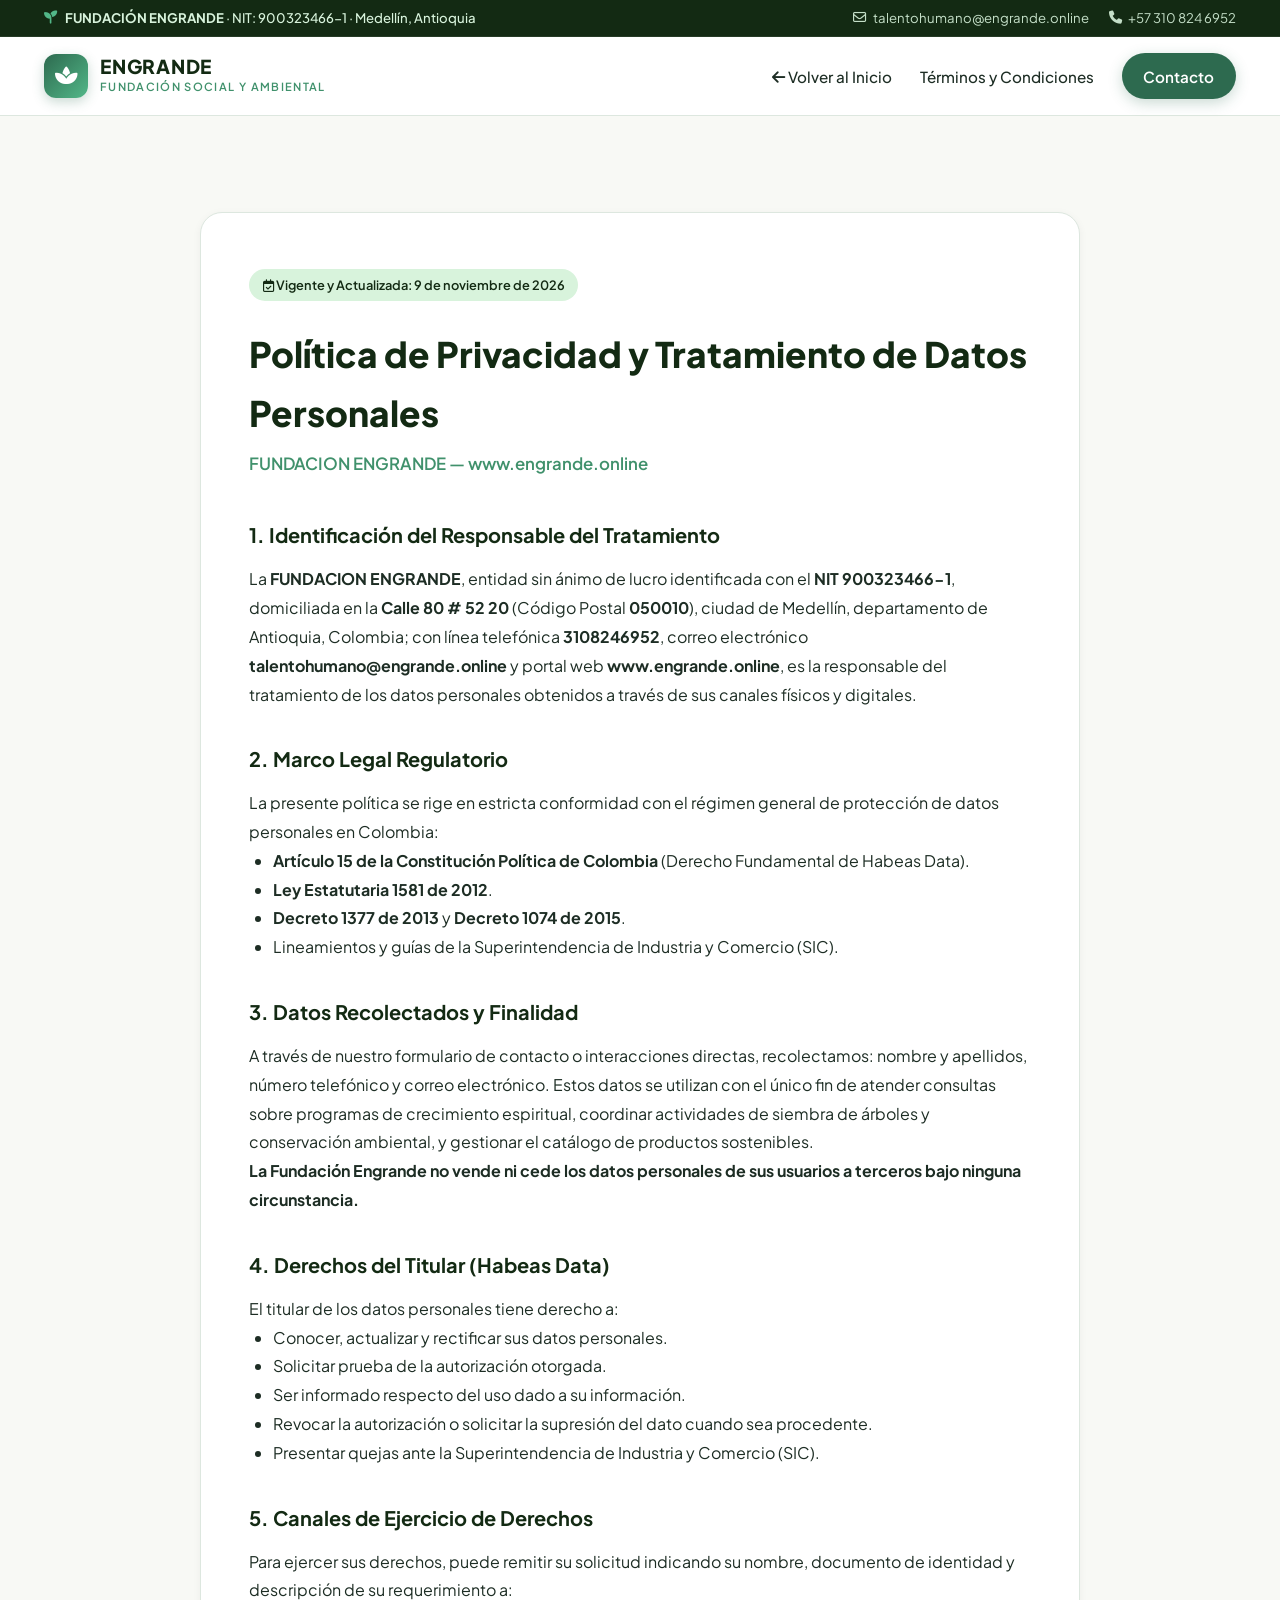
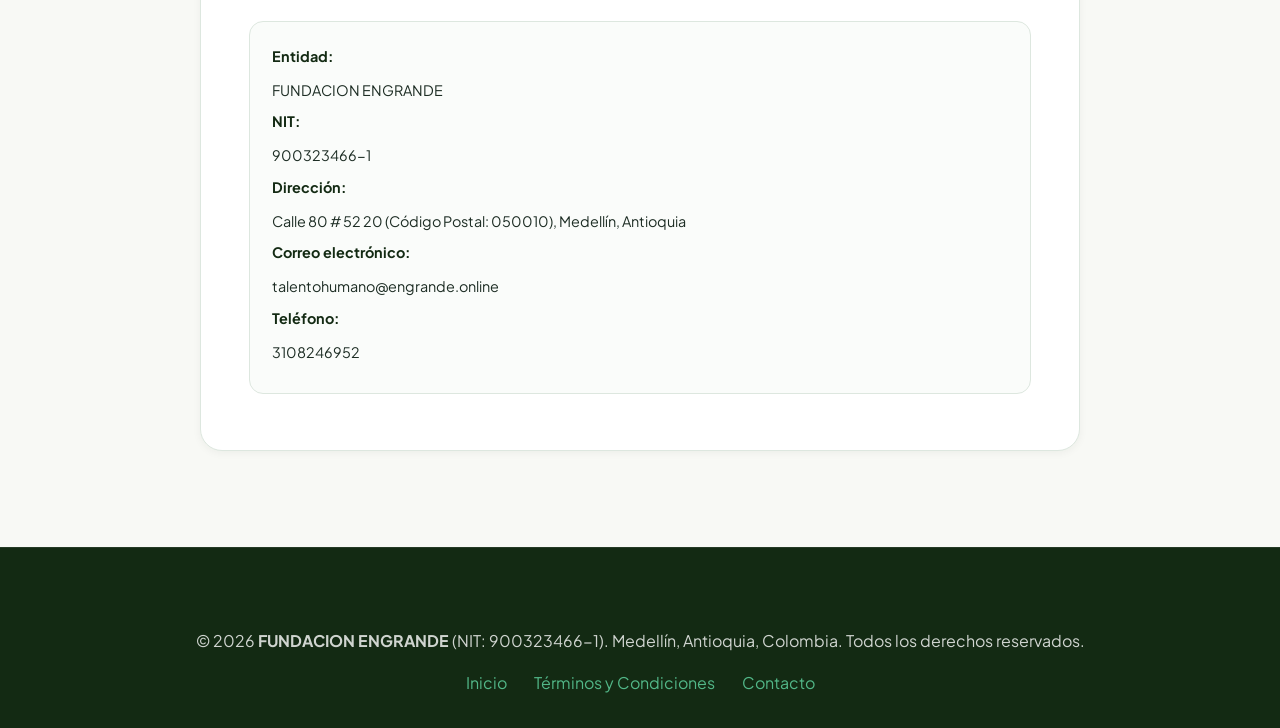
==== commit 3bd97c6d: "Agregar codigo postal 050010 en todas las secciones y politicas" ====
--- a/politica-de-privacidad.html
+++ b/politica-de-privacidad.html
@@ -65,7 +65,7 @@
             <div style="color: var(--color-text-main); font-size: 1rem; line-height: 1.8;">
                 <h3 style="font-size: 1.25rem; color: var(--color-primary-dark); margin: 2rem 0 0.75rem; font-weight: 700;">1. Identificación del Responsable del Tratamiento</h3>
                 <p>
-                    La <strong>FUNDACION ENGRANDE</strong>, entidad sin ánimo de lucro identificada con el <strong>NIT 900323466-1</strong>, domiciliada en la <strong>Calle 80 # 52 20</strong>, ciudad de Medellín, departamento de Antioquia, Colombia; con línea telefónica <strong>3108246952</strong>, correo electrónico <strong>talentohumano@engrande.online</strong> y portal web <strong>www.engrande.online</strong>, es la responsable del tratamiento de los datos personales obtenidos a través de sus canales físicos y digitales.
+                    La <strong>FUNDACION ENGRANDE</strong>, entidad sin ánimo de lucro identificada con el <strong>NIT 900323466-1</strong>, domiciliada en la <strong>Calle 80 # 52 20</strong> (Código Postal <strong>050010</strong>), ciudad de Medellín, departamento de Antioquia, Colombia; con línea telefónica <strong>3108246952</strong>, correo electrónico <strong>talentohumano@engrande.online</strong> y portal web <strong>www.engrande.online</strong>, es la responsable del tratamiento de los datos personales obtenidos a través de sus canales físicos y digitales.
                 </p>
 
                 <h3 style="font-size: 1.25rem; color: var(--color-primary-dark); margin: 2rem 0 0.75rem; font-weight: 700;">2. Marco Legal Regulatorio</h3>
@@ -104,7 +104,7 @@
                 <div class="modal-contact-box" style="margin-top: 1rem;">
                     <p><strong>Entidad:</strong> FUNDACION ENGRANDE</p>
                     <p><strong>NIT:</strong> 900323466-1</p>
-                    <p><strong>Dirección:</strong> Calle 80 # 52 20, Medellín, Antioquia</p>
+                    <p><strong>Dirección:</strong> Calle 80 # 52 20 (Código Postal: 050010), Medellín, Antioquia</p>
                     <p><strong>Correo electrónico:</strong> <a href="mailto:talentohumano@engrande.online">talentohumano@engrande.online</a></p>
                     <p><strong>Teléfono:</strong> 3108246952</p>
                 </div>
